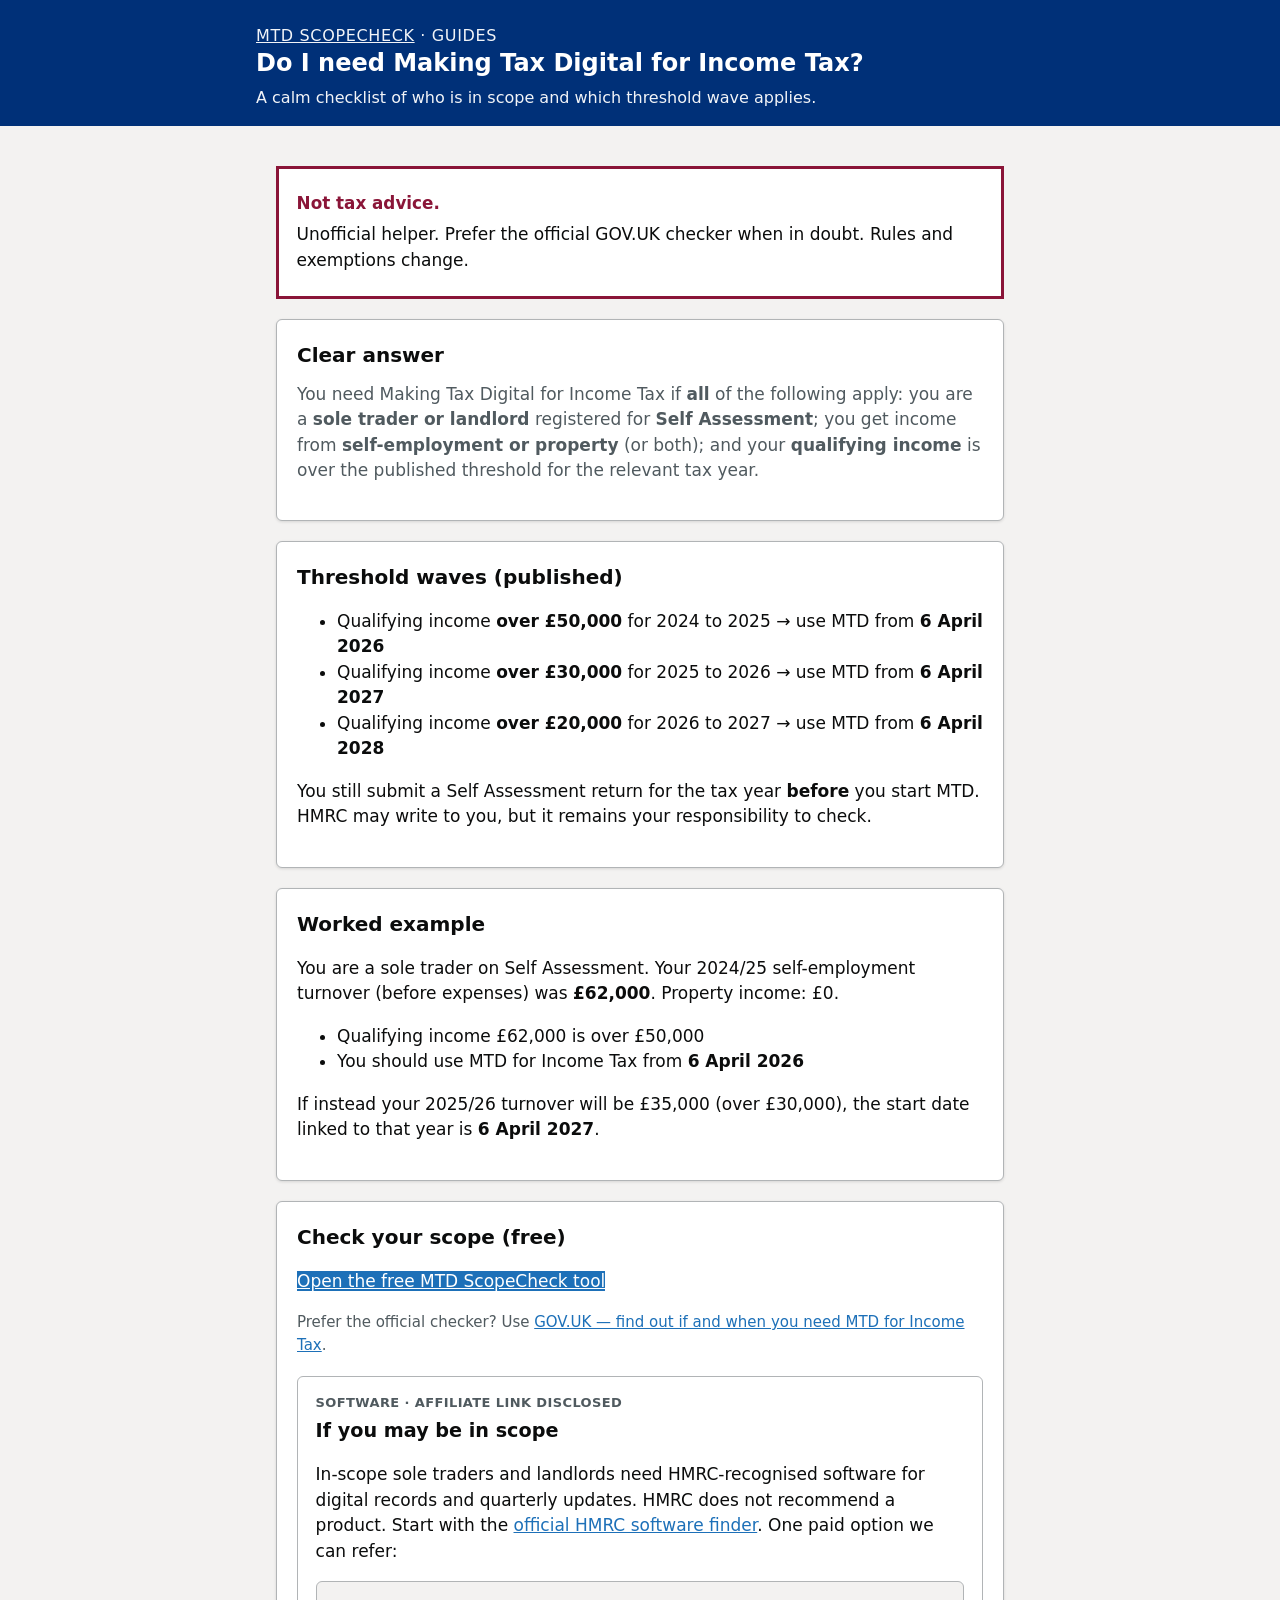
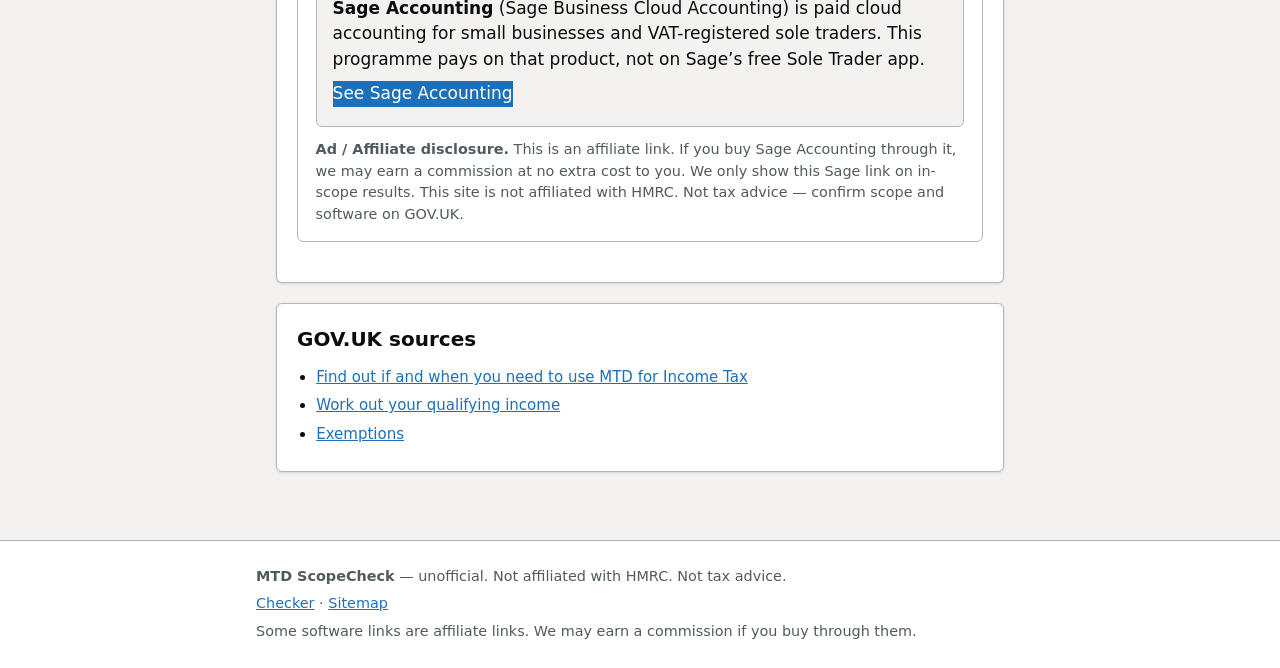
==== guides/do-i-need-mtd-for-income-tax/index.html @ 30e329e4 "Add long-tail MTD guides and expand project sitemap Four static guides for scope, £50k/£20k threshol" ====
<!DOCTYPE html>
<html lang="en-GB">
<head>
  <meta charset="utf-8">
  <meta name="viewport" content="width=device-width, initial-scale=1">
  <title>Do I need Making Tax Digital for Income Tax? UK thresholds 2026–28 | ScopeCheck</title>
  <meta name="description" content="Do you need MTD for Income Tax? Sole traders and landlords over £50k (from Apr 2026), £30k (2027) or £20k (2028) qualifying income. Free scope checker. Not tax advice.">
  <meta name="robots" content="index,follow">
  <link rel="canonical" href="https://besttechguides.github.io/mtd-scopecheck/guides/do-i-need-mtd-for-income-tax/">
  <link rel="sitemap" type="application/xml" title="Sitemap" href="https://besttechguides.github.io/mtd-scopecheck/sitemap.xml">
  <meta property="og:type" content="article">
  <meta property="og:locale" content="en_GB">
  <meta property="og:url" content="https://besttechguides.github.io/mtd-scopecheck/guides/do-i-need-mtd-for-income-tax/">
  <meta property="og:title" content="Do I need Making Tax Digital for Income Tax?">
  <meta property="og:description" content="Who must use MTD for Income Tax and when — thresholds from April 2026, 2027 and 2028.">
  <link rel="stylesheet" href="../../styles.css">
  <script type="application/ld+json">
  {
    "@context": "https://schema.org",
    "@type": "FAQPage",
    "mainEntity": [
      {
        "@type": "Question",
        "name": "Do I need Making Tax Digital for Income Tax?",
        "acceptedAnswer": {
          "@type": "Answer",
          "text": "You need MTD for Income Tax if you are a sole trader or landlord registered for Self Assessment, you have self-employment or property income (or both), and your qualifying income is over the threshold for the relevant tax year. Thresholds: over £50,000 (2024/25 figures → from 6 April 2026), over £30,000 (2025/26 → from 6 April 2027), over £20,000 (2026/27 → from 6 April 2028). Confirm on GOV.UK."
        }
      },
      {
        "@type": "Question",
        "name": "What is qualifying income for MTD?",
        "acceptedAnswer": {
          "@type": "Answer",
          "text": "Qualifying income is generally turnover / gross income before expenses from self-employment and property. Partnership profit share as an individual partner does not count toward qualifying income for MTD for Income Tax. See GOV.UK: Work out your qualifying income."
        }
      }
    ]
  }
  </script>
</head>
<body>
  <a class="skip-link" href="#main">Skip to content</a>
  <header class="site-header">
    <div class="site-header__inner">
      <p class="site-header__eyebrow"><a href="../../" style="color:inherit">MTD ScopeCheck</a> · Guides</p>
      <h1>Do I need Making Tax Digital for Income Tax?</h1>
      <p>A calm checklist of who is in scope and which threshold wave applies.</p>
    </div>
  </header>

  <main id="main">
    <aside class="disclaimer" role="note">
      <p><strong>Not tax advice.</strong> Unofficial helper. Prefer the official GOV.UK checker when in doubt. Rules and exemptions change.</p>
    </aside>

    <section class="panel">
      <h2>Clear answer</h2>
      <p class="lede">You need Making Tax Digital for Income Tax if <strong>all</strong> of the following apply: you are a <strong>sole trader or landlord</strong> registered for <strong>Self Assessment</strong>; you get income from <strong>self-employment or property</strong> (or both); and your <strong>qualifying income</strong> is over the published threshold for the relevant tax year.</p>
    </section>

    <section class="panel">
      <h2>Threshold waves (published)</h2>
      <ul>
        <li>Qualifying income <strong>over £50,000</strong> for 2024 to 2025 → use MTD from <strong>6 April 2026</strong></li>
        <li>Qualifying income <strong>over £30,000</strong> for 2025 to 2026 → use MTD from <strong>6 April 2027</strong></li>
        <li>Qualifying income <strong>over £20,000</strong> for 2026 to 2027 → use MTD from <strong>6 April 2028</strong></li>
      </ul>
      <p>You still submit a Self Assessment return for the tax year <strong>before</strong> you start MTD. HMRC may write to you, but it remains your responsibility to check.</p>
    </section>

    <section class="panel">
      <h2>Worked example</h2>
      <p>You are a sole trader on Self Assessment. Your 2024/25 self-employment turnover (before expenses) was <strong>£62,000</strong>. Property income: £0.</p>
      <ul>
        <li>Qualifying income £62,000 is over £50,000</li>
        <li>You should use MTD for Income Tax from <strong>6 April 2026</strong></li>
      </ul>
      <p>If instead your 2025/26 turnover will be £35,000 (over £30,000), the start date linked to that year is <strong>6 April 2027</strong>.</p>
    </section>

    <section class="panel">
      <h2>Check your scope (free)</h2>
      <p><a class="btn-primary" href="../../">Open the free MTD ScopeCheck tool</a></p>
      <p class="hint">Prefer the official checker? Use <a href="https://www.gov.uk/guidance/find-out-if-and-when-you-need-to-use-making-tax-digital-for-income-tax" rel="noopener noreferrer" target="_blank">GOV.UK — find out if and when you need MTD for Income Tax</a>.</p>
      
      <div class="affiliate" role="complementary">
        <p class="affiliate__kicker">Software · affiliate link disclosed</p>
        <h3>If you may be in scope</h3>
        <p>In-scope sole traders and landlords need HMRC-recognised software for digital records and quarterly updates. HMRC does not recommend a product. Start with the <a href="https://www.gov.uk/guidance/find-software-that-works-with-making-tax-digital-for-income-tax" rel="noopener noreferrer" target="_blank">official HMRC software finder</a>. One paid option we can refer:</p>
        <div class="affiliate__card">
          <p><strong>Sage Accounting</strong> (Sage Business Cloud Accounting) is paid cloud accounting for small businesses and VAT-registered sole traders. This programme pays on that product, not on Sage’s free Sole Trader app.</p>
          <p><a class="btn-primary affiliate__btn" href="https://sageuklimited.sjv.io/5kGrQj" target="_blank" rel="sponsored nofollow noopener">See Sage Accounting</a></p>
        </div>
        <p class="affiliate__disc"><strong>Ad / Affiliate disclosure.</strong> This is an affiliate link. If you buy Sage Accounting through it, we may earn a commission at no extra cost to you. We only show this Sage link on in-scope results. This site is not affiliated with HMRC. Not tax advice — confirm scope and software on GOV.UK.</p>
      </div>
    </section>

    <section class="panel sources">
      <h2>GOV.UK sources</h2>
      <ul>
        <li><a href="https://www.gov.uk/guidance/find-out-if-and-when-you-need-to-use-making-tax-digital-for-income-tax" rel="noopener noreferrer" target="_blank">Find out if and when you need to use MTD for Income Tax</a></li>
        <li><a href="https://www.gov.uk/guidance/work-out-your-qualifying-income-for-making-tax-digital-for-income-tax" rel="noopener noreferrer" target="_blank">Work out your qualifying income</a></li>
        <li><a href="https://www.gov.uk/guidance/find-out-if-you-can-get-an-exemption-from-making-tax-digital-for-income-tax" rel="noopener noreferrer" target="_blank">Exemptions</a></li>
      </ul>
    </section>
  </main>

  <footer class="site-footer">
    <div class="site-footer__inner">
      <p><strong>MTD ScopeCheck</strong> — unofficial. Not affiliated with HMRC. Not tax advice.</p>
      <p><a href="../../">Checker</a> · <a href="https://besttechguides.github.io/mtd-scopecheck/sitemap.xml">Sitemap</a></p>
      <p>Some software links are affiliate links. We may earn a commission if you buy through them.</p>
    </div>
  </footer>
</body>
</html>
---- styles.css ----
/* MTD ScopeCheck — mobile-first, print-friendly */

:root {
  --ink: #0b0c0c;
  --muted: #505a5f;
  --border: #b1b4b6;
  --surface: #ffffff;
  --page: #f3f2f1;
  --brand: #1d70b8;
  --brand-dark: #003078;
  --brand-light: #d2e2f1;
  --focus: #ffdd00;
  --ok: #00703c;
  --ok-bg: #cce2d8;
  --warn: #8a1538;
  --warn-bg: #f6d7de;
  --amber: #594d00;
  --amber-bg: #fff7bf;
  --radius: 6px;
  --shadow: 0 1px 3px rgba(0, 0, 0, 0.12);
  --max: 40rem;
  --font: "Segoe UI", system-ui, -apple-system, BlinkMacSystemFont, "Helvetica Neue", Arial, sans-serif;
}

*,
*::before,
*::after {
  box-sizing: border-box;
}

html {
  scroll-behavior: smooth;
}

body {
  margin: 0;
  font-family: var(--font);
  font-size: 1.0625rem;
  line-height: 1.5;
  color: var(--ink);
  background: var(--page);
}

a {
  color: var(--brand);
}

a:hover {
  color: var(--brand-dark);
}

a:focus-visible,
button:focus-visible,
input:focus-visible,
select:focus-visible {
  outline: 3px solid var(--focus);
  outline-offset: 0;
}

.skip-link {
  position: absolute;
  left: -9999px;
  top: 0;
  background: var(--ink);
  color: #fff;
  padding: 0.5rem 1rem;
  z-index: 100;
}

.skip-link:focus {
  left: 0;
}

.site-header {
  background: var(--brand-dark);
  color: #fff;
  padding: 1rem 1.25rem;
}

.site-header__inner {
  max-width: 48rem;
  margin: 0 auto;
}

.site-header__eyebrow {
  margin: 0 0 0.25rem;
  font-size: 0.875rem;
  letter-spacing: 0.04em;
  text-transform: uppercase;
  opacity: 0.85;
}

.site-header h1 {
  margin: 0;
  font-size: 1.5rem;
  font-weight: 700;
  line-height: 1.25;
}

.site-header p {
  margin: 0.5rem 0 0;
  font-size: 1rem;
  opacity: 0.95;
  max-width: 36rem;
}

main {
  max-width: 48rem;
  margin: 0 auto;
  padding: 1.25rem 1.25rem 3rem;
}

.panel {
  background: var(--surface);
  border: 1px solid var(--border);
  border-radius: var(--radius);
  box-shadow: var(--shadow);
  padding: 1.25rem;
  margin-bottom: 1.25rem;
}

.panel h2 {
  margin: 0 0 0.75rem;
  font-size: 1.25rem;
}

.panel h3 {
  margin: 1.25rem 0 0.5rem;
  font-size: 1.05rem;
}

.lede {
  margin: 0 0 1rem;
  color: var(--muted);
}

.field {
  margin-bottom: 1.15rem;
}

.field label,
.field .label {
  display: block;
  font-weight: 600;
  margin-bottom: 0.35rem;
}

.hint {
  display: block;
  color: var(--muted);
  font-size: 0.9375rem;
  margin: 0 0 0.4rem;
}

.radio-row {
  display: flex;
  flex-wrap: wrap;
  gap: 0.75rem 1.25rem;
}

.radio-row label {
  display: flex;
  align-items: center;
  gap: 0.4rem;
  font-weight: 400;
  cursor: pointer;
}

input[type="number"],
select {
  width: 100%;
  max-width: 20rem;
  padding: 0.55rem 0.65rem;
  font: inherit;
  border: 2px solid var(--ink);
  border-radius: 0;
  background: #fff;
}

.input-prefix {
  display: flex;
  align-items: stretch;
  max-width: 20rem;
}

.input-prefix span {
  display: flex;
  align-items: center;
  padding: 0 0.65rem;
  background: var(--page);
  border: 2px solid var(--ink);
  border-right: 0;
  font-weight: 600;
}

.input-prefix input {
  border-left: 0;
  max-width: none;
  flex: 1;
}

.actions {
  display: flex;
  flex-wrap: wrap;
  gap: 0.75rem;
  margin-top: 0.5rem;
}

button {
  font: inherit;
  font-weight: 600;
  cursor: pointer;
  border: 2px solid transparent;
  border-radius: 0;
  padding: 0.65rem 1.1rem;
}

.btn-primary {
  background: var(--brand);
  color: #fff;
}

.btn-primary:hover {
  background: var(--brand-dark);
}

.btn-secondary {
  background: #fff;
  color: var(--ink);
  border-color: var(--ink);
}

.btn-secondary:hover {
  background: var(--page);
}

.note-box {
  background: var(--brand-light);
  border-left: 5px solid var(--brand);
  padding: 0.85rem 1rem;
  margin: 1rem 0 0;
  font-size: 0.975rem;
}

.note-box p {
  margin: 0.4rem 0;
}

.note-box p:first-child {
  margin-top: 0;
}

.note-box p:last-child {
  margin-bottom: 0;
}

#result {
  display: none;
}

#result.is-visible {
  display: block;
}

.result-banner {
  padding: 1rem 1.1rem;
  border-left: 5px solid;
  margin-bottom: 1.25rem;
}

.result-banner--in {
  background: var(--warn-bg);
  border-color: var(--warn);
}

.result-banner--out {
  background: var(--ok-bg);
  border-color: var(--ok);
}

.result-banner--partial {
  background: var(--amber-bg);
  border-color: var(--amber);
}

.result-banner__status {
  margin: 0;
  font-size: 0.875rem;
  font-weight: 700;
  letter-spacing: 0.03em;
  text-transform: uppercase;
}

.result-banner h2 {
  margin: 0.2rem 0 0.4rem;
  font-size: 1.35rem;
}

.result-banner p {
  margin: 0;
}

.meta-grid {
  display: grid;
  gap: 0.75rem;
  margin: 0 0 1.25rem;
}

@media (min-width: 36rem) {
  .meta-grid {
    grid-template-columns: 1fr 1fr;
  }
}

.meta-card {
  border: 1px solid var(--border);
  border-radius: var(--radius);
  padding: 0.85rem 1rem;
  background: #fafafa;
}

.meta-card dt {
  margin: 0;
  font-size: 0.8125rem;
  color: var(--muted);
  text-transform: uppercase;
  letter-spacing: 0.03em;
  font-weight: 600;
}

.meta-card dd {
  margin: 0.2rem 0 0;
  font-size: 1.1rem;
  font-weight: 700;
}


.affiliate {
  background: #fff;
  border: 1px solid var(--border);
  border-radius: var(--radius);
  padding: 1rem 1.1rem;
  margin: 1.25rem 0;
}

.affiliate__kicker {
  margin: 0;
  font-size: 0.8125rem;
  font-weight: 700;
  letter-spacing: 0.03em;
  text-transform: uppercase;
  color: var(--muted);
}

.affiliate h3 {
  margin: 0.25rem 0 0.5rem;
  font-size: 1.2rem;
}

.affiliate ul {
  margin: 0.4rem 0 0.75rem;
  padding-left: 1.2rem;
}

.affiliate__card {
  background: var(--page);
  border: 1px solid var(--border);
  border-radius: var(--radius);
  padding: 0.85rem 1rem;
  margin: 0.75rem 0;
}

.affiliate__card p {
  margin: 0.35rem 0;
}

.affiliate__card p:first-child {
  margin-top: 0;
}

.affiliate__btn {
  display: inline-block;
  text-decoration: none;
  margin-top: 0.2rem;
}

.affiliate__disc {
  font-size: 0.9rem;
  color: var(--muted);
  margin: 0.5rem 0 0;
}

.disclaimer {
  background: #fff;
  border: 3px solid var(--warn);
  padding: 1rem 1.1rem;
  margin: 1.25rem 0;
}

.disclaimer strong {
  display: block;
  color: var(--warn);
  margin-bottom: 0.35rem;
  font-size: 1.05rem;
}

.disclaimer p {
  margin: 0.4rem 0;
}

.disclaimer ul {
  margin: 0.4rem 0 0;
  padding-left: 1.2rem;
}

.checklist {
  list-style: none;
  margin: 0;
  padding: 0;
}

.checklist li {
  display: flex;
  gap: 0.65rem;
  align-items: flex-start;
  padding: 0.65rem 0;
  border-bottom: 1px solid var(--border);
}

.checklist li:last-child {
  border-bottom: 0;
}

.checklist input {
  margin-top: 0.3rem;
  width: 1.15rem;
  height: 1.15rem;
  flex-shrink: 0;
}

.checklist label {
  font-weight: 400;
  cursor: pointer;
}

.table-wrap {
  overflow-x: auto;
  margin: 0.75rem 0 0;
}

table {
  width: 100%;
  border-collapse: collapse;
  font-size: 0.975rem;
}

th,
td {
  text-align: left;
  padding: 0.55rem 0.65rem;
  border-bottom: 1px solid var(--border);
  vertical-align: top;
}

th {
  background: var(--page);
  font-weight: 600;
}

.sources {
  font-size: 0.9375rem;
}

.sources ul {
  margin: 0.5rem 0 0;
  padding-left: 1.2rem;
}

.sources li {
  margin-bottom: 0.35rem;
}

.site-footer {
  border-top: 1px solid var(--border);
  background: #fff;
  padding: 1.25rem;
  font-size: 0.9rem;
  color: var(--muted);
}

.site-footer__inner {
  max-width: 48rem;
  margin: 0 auto;
}

.site-footer p {
  margin: 0.35rem 0;
}

.sr-only {
  position: absolute;
  width: 1px;
  height: 1px;
  padding: 0;
  margin: -1px;
  overflow: hidden;
  clip: rect(0, 0, 0, 0);
  white-space: nowrap;
  border: 0;
}

@media print {
  body {
    background: #fff;
    font-size: 11pt;
  }

  .site-header,
  .no-print,
  .actions,
  .skip-link {
    display: none !important;
  }

  main {
    max-width: none;
    padding: 0;
  }

  .panel {
    box-shadow: none;
    border: 1px solid #999;
    break-inside: avoid;
    page-break-inside: avoid;
  }

  #result {
    display: block !important;
  }

  a[href]::after {
    content: " (" attr(href) ")";
    font-size: 0.85em;
    color: #333;
    word-break: break-all;
  }

  .checklist input {
    print-color-adjust: exact;
    -webkit-print-color-adjust: exact;
  }
}

.site-header__brand {
  margin: 0 0 0.5rem;
  font-size: 0.95rem;
  font-weight: 600;
  letter-spacing: 0.02em;
  opacity: 0.85;
}

.faq details {
  border-bottom: 1px solid rgba(0, 0, 0, 0.08);
  padding: 0.75rem 0;
}

.faq details:last-child {
  border-bottom: none;
}

.faq summary {
  cursor: pointer;
  font-weight: 600;
}

.faq details p {
  margin: 0.6rem 0 0.2rem;
}
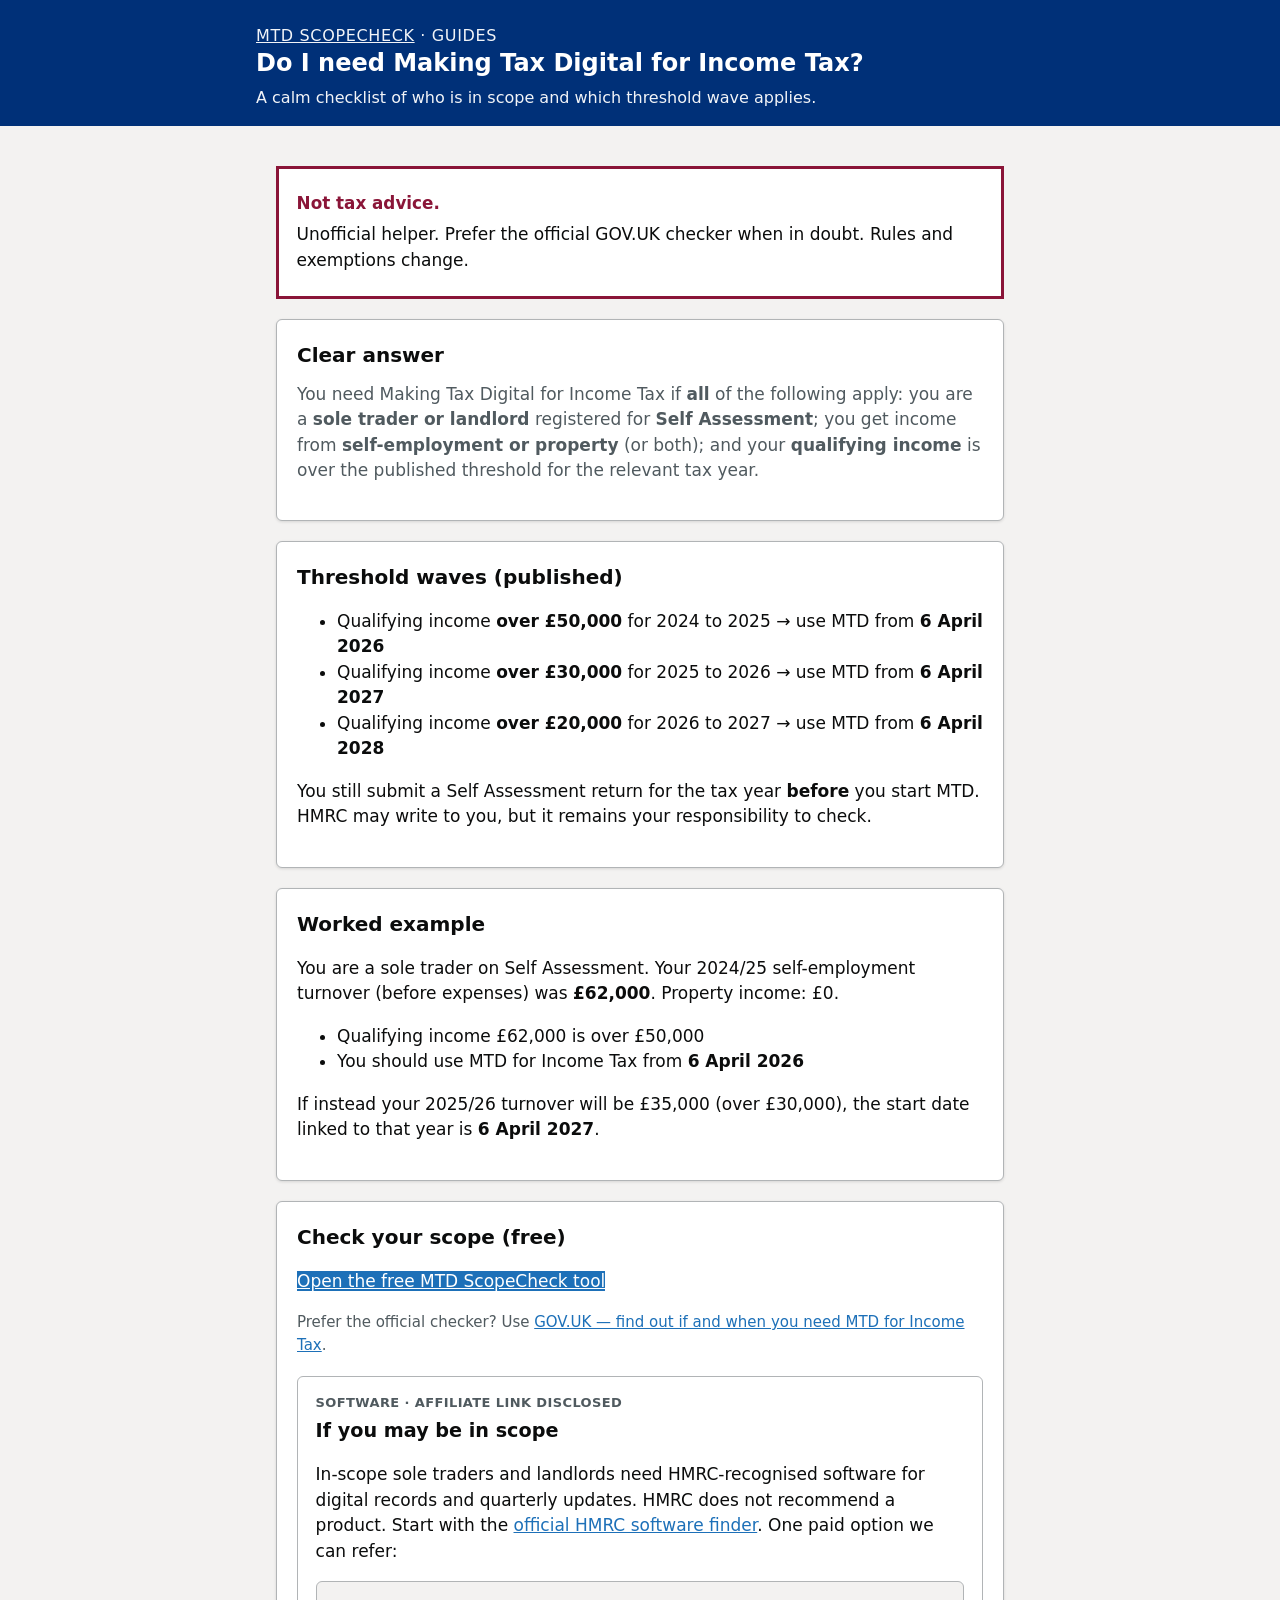
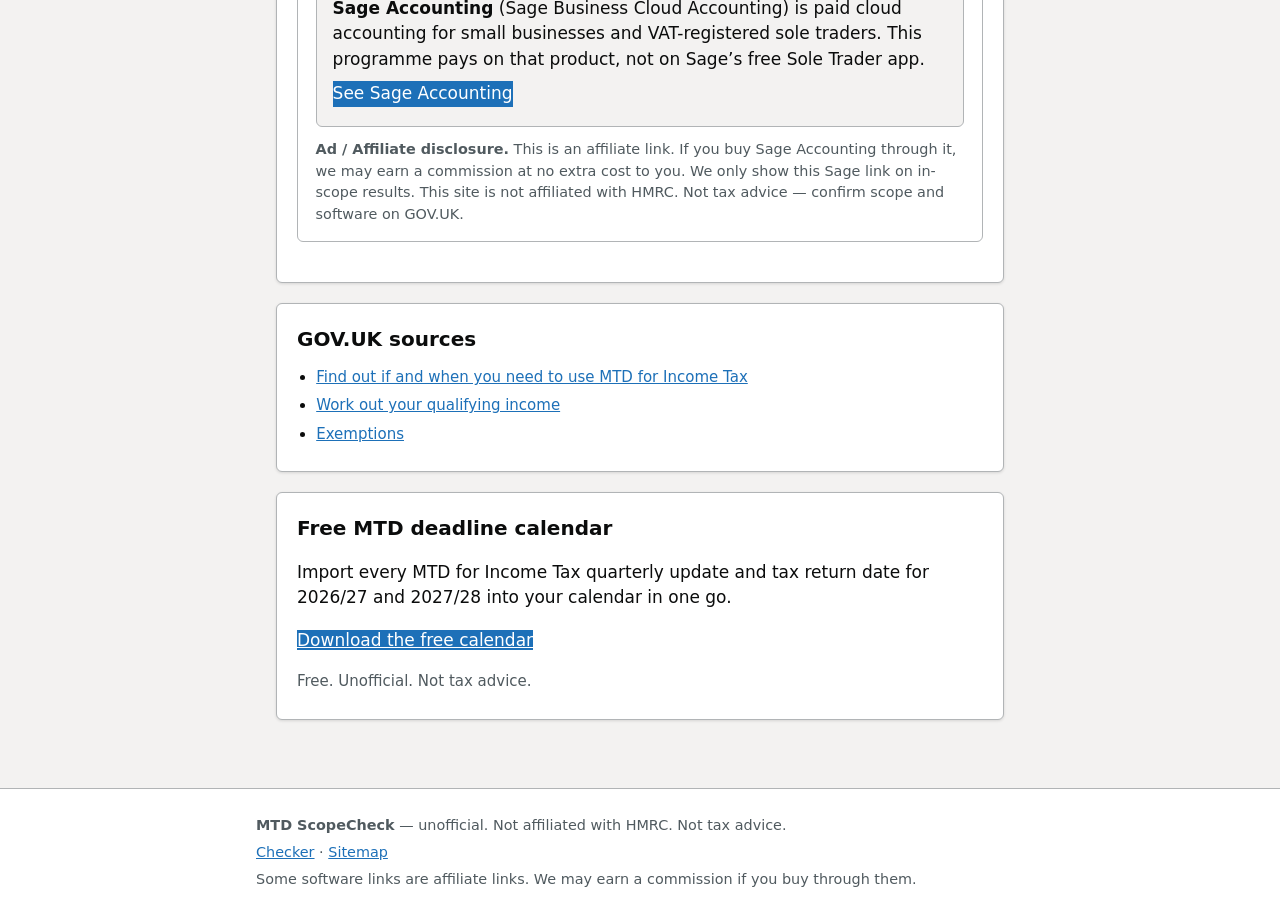
==== commit 7f71708f: "Add free MTD deadline calendar CTA" ====
--- a/guides/do-i-need-mtd-for-income-tax/index.html
+++ b/guides/do-i-need-mtd-for-income-tax/index.html
@@ -104,7 +104,13 @@
         <li><a href="https://www.gov.uk/guidance/find-out-if-you-can-get-an-exemption-from-making-tax-digital-for-income-tax" rel="noopener noreferrer" target="_blank">Exemptions</a></li>
       </ul>
     </section>
-  </main>
+  <section class="panel no-print" aria-labelledby="mtd-cal-cta-b">
+  <h2 id="mtd-cal-cta-b">Free MTD deadline calendar</h2>
+  <p>Import every MTD for Income Tax quarterly update and tax return date for 2026/27 and 2027/28 into your calendar in one go.</p>
+  <p><a class="btn-primary" href="https://payhip.com/b/mdgKk" target="_blank" rel="noopener">Download the free calendar</a></p>
+  <p class="hint">Free. Unofficial. Not tax advice.</p>
+</section>
+</main>
 
   <footer class="site-footer">
     <div class="site-footer__inner">
